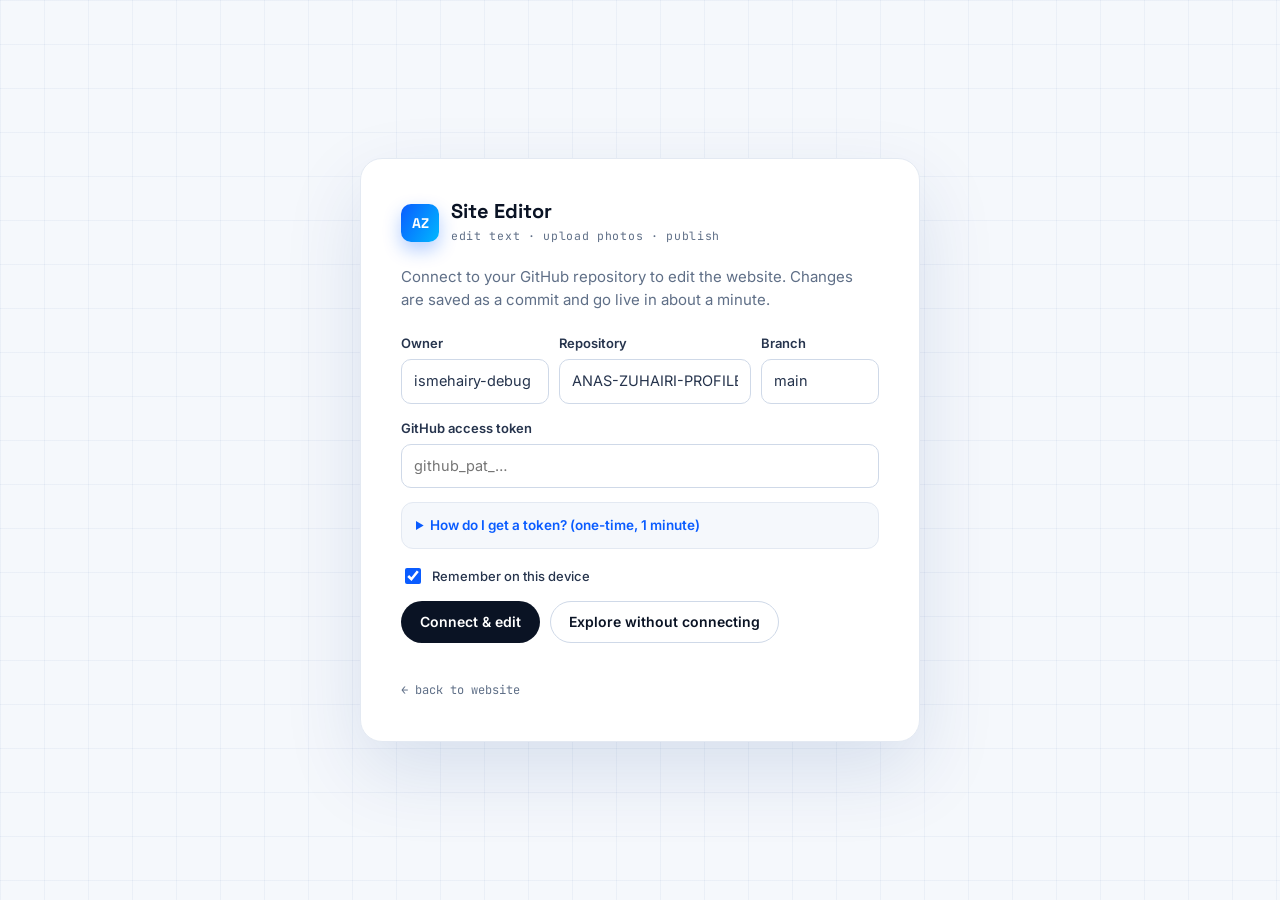
==== admin.html @ c439798f "Build personal portfolio website with editor and LinkedIn sync - White technology-themed portfolio (" ====
<!doctype html>
<html lang="en">
<head>
  <meta charset="utf-8">
  <meta name="viewport" content="width=device-width, initial-scale=1">
  <meta name="robots" content="noindex, nofollow">
  <title>Site Editor — Anas Zuhairi</title>
  <link rel="icon" href="data:image/svg+xml,%3Csvg xmlns='http://www.w3.org/2000/svg' viewBox='0 0 64 64'%3E%3Crect width='64' height='64' rx='14' fill='%230a1324'/%3E%3Ctext x='32' y='42' font-family='Arial' font-weight='700' font-size='26' fill='white' text-anchor='middle'%3EAZ%3C/text%3E%3C/svg%3E">
  <link rel="preconnect" href="https://fonts.googleapis.com">
  <link rel="preconnect" href="https://fonts.gstatic.com" crossorigin>
  <link href="https://fonts.googleapis.com/css2?family=Inter:wght@400;500;600&family=JetBrains+Mono:wght@400;500&family=Space+Grotesk:wght@600;700&display=swap" rel="stylesheet">
  <link rel="stylesheet" href="assets/css/admin.css">
</head>
<body>
  <!-- LOGIN -->
  <section class="login" id="login">
    <div class="login__card">
      <div class="login__brand"><span class="mark">AZ</span><div><strong>Site Editor</strong><small class="mono">edit text · upload photos · publish</small></div></div>
      <p class="login__lead">Connect to your GitHub repository to edit the website. Changes are saved as a commit and go live in about a minute.</p>
      <form id="login-form" autocomplete="off">
        <div class="row3">
          <label>Owner<input name="owner" required></label>
          <label>Repository<input name="repo" required></label>
          <label>Branch<input name="branch" required></label>
        </div>
        <label>GitHub access token
          <input name="token" type="password" placeholder="github_pat_…" required autocomplete="off">
        </label>
        <details class="help">
          <summary>How do I get a token? (one-time, 1 minute)</summary>
          <ol>
            <li>Open <a href="https://github.com/settings/personal-access-tokens/new" target="_blank" rel="noopener">GitHub → Fine-grained token</a>.</li>
            <li>Name it <em>website editor</em>, choose an expiry date.</li>
            <li><b>Repository access</b> → <em>Only select repositories</em> → pick this website repository.</li>
            <li><b>Permissions</b> → Repository → <b>Contents: Read and write</b>. (Optional: <b>Actions: Read and write</b> to run the LinkedIn sync button.)</li>
            <li>Generate, copy, paste it here.</li>
          </ol>
          <p>The token stays in this browser only. Never share it.</p>
        </details>
        <label class="check"><input type="checkbox" name="remember" checked> Remember on this device</label>
        <div class="login__actions">
          <button class="btn btn--primary" type="submit">Connect & edit</button>
          <button class="btn btn--ghost" type="button" id="demo-btn">Explore without connecting</button>
        </div>
        <p class="login__error" id="login-error" role="alert"></p>
      </form>
      <a class="login__back mono" href="index.html">← back to website</a>
    </div>
  </section>

  <!-- EDITOR -->
  <div class="app" id="app" hidden>
    <header class="topbar">
      <div class="topbar__left">
        <span class="mark">AZ</span>
        <div>
          <strong>Site Editor</strong>
          <small class="mono" id="conn-status">—</small>
        </div>
      </div>
      <div class="topbar__right">
        <span class="dirty mono" id="dirty" hidden>● unsaved changes</span>
        <a class="btn btn--ghost btn--sm" href="index.html" target="_blank" rel="noopener">View site</a>
        <button class="btn btn--ghost btn--sm" id="preview-btn">Preview</button>
        <button class="btn btn--primary btn--sm" id="save-btn">Save & publish</button>
        <button class="icon-btn" id="logout-btn" title="Sign out" aria-label="Sign out"><svg viewBox="0 0 24 24" aria-hidden="true"><path d="M15 4h4v16h-4M10 8l-4 4 4 4M6 12h10"/></svg></button>
      </div>
    </header>
    <div class="draft-banner" id="draft-banner" hidden>
      <span>You have unsaved edits from a previous session.</span>
      <button class="btn btn--sm btn--primary" id="draft-restore">Restore</button>
      <button class="btn btn--sm btn--ghost" id="draft-discard">Discard</button>
    </div>
    <div class="layout">
      <nav class="sidebar" id="sidebar" aria-label="Sections"></nav>
      <main class="panel" id="panel"></main>
    </div>
  </div>

  <div class="toast" id="toast" role="status" aria-live="polite"></div>
  <script src="assets/js/admin.js"></script>
</body>
</html>
---- assets/css/admin.css ----
/* Site Editor — clean, white, technical */
:root {
  color-scheme: light;
  --bg: #f5f8fc; --card: #fff; --ink: #0a1324; --ink-2: #26344d; --muted: #5f6f87;
  --line: #e3e9f2; --line-2: #cfd9e8; --accent: #0a5cff; --accent-2: #00b8ff; --accent-soft: rgba(10, 92, 255, .08);
  --ok: #12b886; --err: #e03131; --grad: linear-gradient(120deg, #0a5cff, #00b8ff);
  --shadow: 0 1px 2px rgba(10, 30, 70, .05), 0 6px 20px rgba(10, 30, 70, .05);
  --font: "Inter", system-ui, -apple-system, "Segoe UI", sans-serif;
  --display: "Space Grotesk", "Inter", sans-serif;
  --mono: "JetBrains Mono", ui-monospace, Menlo, monospace;
}
* { box-sizing: border-box; }
html, body { margin: 0; }
body { background: var(--bg); color: var(--ink); font: 400 15px/1.55 var(--font); -webkit-font-smoothing: antialiased; }
body::before { content: ""; position: fixed; inset: 0; z-index: -1; pointer-events: none; background-image: linear-gradient(rgba(10, 60, 140, .045) 1px, transparent 1px), linear-gradient(90deg, rgba(10, 60, 140, .045) 1px, transparent 1px); background-size: 44px 44px; }
[hidden] { display: none !important; }
.mono { font-family: var(--mono); }
a { color: var(--accent); }
button { font: inherit; cursor: pointer; }
input, textarea, select { font: inherit; color: inherit; }

.mark { width: 38px; height: 38px; border-radius: 10px; display: grid; place-items: center; background: var(--grad); color: #fff; font: 700 14px/1 var(--display); box-shadow: 0 8px 18px rgba(10, 92, 255, .3); flex: none; }

.btn { display: inline-flex; align-items: center; justify-content: center; gap: 8px; height: 42px; padding: 0 18px; border-radius: 999px; border: 1px solid transparent; font-weight: 600; font-size: 14px; text-decoration: none; transition: background .2s, color .2s, border-color .2s, box-shadow .2s, transform .2s; white-space: nowrap; }
.btn:disabled { opacity: .55; cursor: progress; }
.btn--primary { background: var(--ink); color: #fff; }
.btn--primary:hover:not(:disabled) { background: var(--accent); box-shadow: 0 8px 20px rgba(10, 92, 255, .3); }
.btn--ghost { background: #fff; border-color: var(--line-2); color: var(--ink); }
.btn--ghost:hover { border-color: var(--accent); color: var(--accent); }
.btn--sm { height: 36px; padding: 0 14px; font-size: 13.5px; }
.icon-btn { width: 36px; height: 36px; border-radius: 50%; border: 1px solid var(--line-2); background: #fff; display: grid; place-items: center; color: var(--ink-2); }
.icon-btn svg { width: 17px; height: 17px; fill: none; stroke: currentColor; stroke-width: 1.9; stroke-linecap: round; stroke-linejoin: round; }
.icon-btn:hover { border-color: var(--err); color: var(--err); }

/* ---------- login ---------- */
.login { min-height: 100vh; display: grid; place-items: center; padding: 32px 16px; }
.login__card { width: min(560px, 100%); background: var(--card); border: 1px solid var(--line); border-radius: 22px; padding: clamp(24px, 5vw, 40px); box-shadow: 0 30px 80px rgba(10, 50, 130, .12); }
.login__brand { display: flex; align-items: center; gap: 12px; margin-bottom: 18px; }
.login__brand strong { display: block; font: 700 20px/1.2 var(--display); }
.login__brand small { color: var(--muted); font-size: 11.5px; letter-spacing: .06em; }
.login__lead { color: var(--muted); margin: 0 0 22px; }
form label { display: grid; gap: 6px; font-size: 13px; font-weight: 600; color: var(--ink-2); margin-bottom: 14px; }
.row3 { display: grid; grid-template-columns: 1fr 1.3fr .8fr; gap: 10px; }
@media (max-width: 520px) { .row3 { grid-template-columns: 1fr; gap: 0; } }
input[type=text], input[type=url], input[type=email], input[type=password], input[type=number], input[type=date], input:not([type]), textarea, select {
  width: 100%; padding: 10px 12px; border: 1px solid var(--line-2); border-radius: 10px; background: #fff; font-size: 14.5px; font-weight: 400;
  transition: border-color .2s, box-shadow .2s;
}
textarea { resize: vertical; line-height: 1.55; }
input:focus, textarea:focus, select:focus { outline: none; border-color: var(--accent); box-shadow: 0 0 0 3px rgba(10, 92, 255, .15); }
.help { margin: 0 0 16px; padding: 12px 14px; background: var(--bg); border: 1px solid var(--line); border-radius: 12px; font-size: 13.5px; color: var(--ink-2); }
.help summary { cursor: pointer; font-weight: 600; color: var(--accent); }
.help ol { padding-left: 20px; margin: 10px 0 6px; }
.help li { margin-bottom: 4px; }
.check { display: flex !important; align-items: center; gap: 8px; font-weight: 500 !important; grid-template-columns: none; }
.check input { width: 16px; height: 16px; accent-color: var(--accent); }
.login__actions { display: flex; flex-wrap: wrap; gap: 10px; margin-top: 6px; }
.login__error { color: var(--err); font-size: 13.5px; min-height: 1.2em; margin: 12px 0 0; }
.login__back { display: inline-block; margin-top: 10px; font-size: 12px; color: var(--muted); text-decoration: none; }

/* ---------- app ---------- */
.topbar { position: sticky; top: 0; z-index: 20; display: flex; align-items: center; justify-content: space-between; gap: 12px; padding: 12px 20px; background: rgba(255, 255, 255, .9); backdrop-filter: blur(12px); border-bottom: 1px solid var(--line); flex-wrap: wrap; }
.topbar__left { display: flex; align-items: center; gap: 12px; min-width: 0; }
.topbar__left strong { display: block; font: 700 16px/1.2 var(--display); }
.topbar__left small { color: var(--muted); font-size: 11.5px; }
.topbar__right { display: flex; align-items: center; gap: 8px; flex-wrap: wrap; }
.dirty { font-size: 12px; color: #d9480f; margin-right: 4px; }
.draft-banner { display: flex; align-items: center; gap: 10px; flex-wrap: wrap; padding: 10px 20px; background: #fff8e6; border-bottom: 1px solid #ffe3a3; font-size: 14px; }
.layout { display: grid; grid-template-columns: 240px 1fr; gap: 28px; max-width: 1180px; margin: 0 auto; padding: 28px 20px 80px; }
.sidebar { position: sticky; top: 90px; align-self: start; display: grid; gap: 4px; }
.side-link { display: flex; align-items: center; gap: 10px; width: 100%; padding: 10px 12px; border: 0; border-radius: 10px; background: transparent; text-align: left; color: var(--ink-2); font-weight: 500; transition: background .2s, color .2s; }
.side-link:hover { background: #fff; color: var(--accent); }
.side-link.is-active { background: #fff; color: var(--accent); box-shadow: var(--shadow); }
.ico svg { width: 18px; height: 18px; fill: none; stroke: currentColor; stroke-width: 1.8; stroke-linecap: round; stroke-linejoin: round; display: block; }
@media (max-width: 860px) {
  .layout { grid-template-columns: 1fr; gap: 16px; padding-top: 16px; }
  .sidebar { position: static; display: flex; overflow-x: auto; gap: 6px; padding-bottom: 6px; scrollbar-width: none; }
  .side-link { width: auto; white-space: nowrap; background: #fff; border: 1px solid var(--line); }
  .topbar { padding: 10px 14px; }
}

.panel { min-width: 0; }
.panel__head h1 { margin: 0; font: 700 30px/1.15 var(--display); letter-spacing: -.02em; }
.panel__head p { margin: 6px 0 20px; color: var(--muted); }
.card { background: var(--card); border: 1px solid var(--line); border-radius: 16px; box-shadow: var(--shadow); }
.grid { display: grid; grid-template-columns: 1fr 1fr; gap: 4px 18px; }
.grid.card { padding: 22px; }
@media (max-width: 640px) { .grid { grid-template-columns: 1fr; } }
.field { display: grid; gap: 6px; align-content: start; margin-bottom: 14px; min-width: 0; }
.field--wide { grid-column: 1 / -1; }
.field > label { font-size: 13px; font-weight: 600; color: var(--ink-2); }
.field small.help { background: none; border: 0; padding: 0; margin: 0; font-size: 12.5px; color: var(--muted); }
.field--bool { display: flex; align-items: center; gap: 10px; align-self: end; padding: 10px 0; }
.field--bool input { width: 18px; height: 18px; accent-color: var(--accent); }

/* media field */
.media { display: grid; grid-template-columns: 180px 1fr; gap: 14px; align-items: start; }
.media__preview { position: relative; aspect-ratio: 4 / 3; border-radius: 12px; overflow: hidden; display: grid; place-items: center; background: var(--bg); border: 1.5px dashed var(--line-2); cursor: pointer; color: var(--muted); font-size: 12.5px; text-align: center; padding: 6px; transition: border-color .2s, background .2s; }
.media__preview img { position: absolute; inset: 0; width: 100%; height: 100%; object-fit: cover; }
.media__preview:hover, .media__preview.is-drag { border-color: var(--accent); background: var(--accent-soft); }
.media__side { display: grid; gap: 8px; min-width: 0; }
.media__actions { display: flex; flex-wrap: wrap; gap: 8px; }
.media__actions input { flex: 1 1 200px; }
.media__path { font-size: 11.5px; color: var(--muted); overflow-wrap: anywhere; }
@media (max-width: 520px) { .media { grid-template-columns: 1fr; } }

/* lists */
.list { display: grid; gap: 10px; }
.item { background: #fff; border: 1px solid var(--line); border-radius: 14px; box-shadow: var(--shadow); overflow: hidden; }
.item[open] { border-color: rgba(10, 92, 255, .35); }
.item summary { display: flex; align-items: center; gap: 12px; padding: 12px 14px; cursor: pointer; list-style: none; }
.item summary::-webkit-details-marker { display: none; }
.item summary:hover { background: var(--bg); }
.item__num { font-size: 11.5px; color: var(--accent); background: var(--accent-soft); padding: 4px 7px; border-radius: 6px; flex: none; }
.item__thumb { width: 44px; height: 34px; object-fit: cover; border-radius: 6px; border: 1px solid var(--line); flex: none; }
.item__title { flex: 1; min-width: 0; font-weight: 600; white-space: nowrap; overflow: hidden; text-overflow: ellipsis; }
.item__tools { display: flex; gap: 4px; flex: none; }
.tool { width: 30px; height: 30px; border-radius: 8px; border: 1px solid var(--line); background: #fff; color: var(--ink-2); font-size: 14px; line-height: 1; }
.tool:hover { border-color: var(--accent); color: var(--accent); }
.tool--danger:hover { border-color: var(--err); color: var(--err); }
.item__body { padding: 16px 16px 4px; border-top: 1px solid var(--line); background: #fcfdff; }
.item .list .item { box-shadow: none; }
.list__add { justify-self: start; border-style: dashed; }
.empty { color: var(--muted); margin: 0; font-size: 14px; }
@media (max-width: 520px) { .tool { width: 28px; height: 28px; } .item__tools .tool:nth-child(3) { display: none; } }

.dropzone { display: grid; gap: 4px; place-items: center; text-align: center; padding: 28px 16px; margin-bottom: 14px; border: 2px dashed var(--line-2); border-radius: 16px; background: #fff; color: var(--muted); cursor: pointer; transition: border-color .2s, background .2s; }
.dropzone strong { color: var(--ink); font: 700 17px/1.2 var(--display); }
.dropzone:hover, .dropzone.is-drag { border-color: var(--accent); background: var(--accent-soft); }

.composer { padding: 22px; margin-bottom: 14px; display: grid; gap: 12px; }
.composer h2, .settings h2 { margin: 0; font: 700 19px/1.2 var(--display); }
.muted { color: var(--muted); margin: 0; font-size: 14px; }
.composer__row .field { margin: 0; }
.composer__foot { display: flex; align-items: center; justify-content: space-between; gap: 12px; flex-wrap: wrap; }
.composer__foot .check { margin: 0; font-size: 14px; }
.sync { margin-bottom: 18px; padding: 0; }
.sync summary { display: flex; align-items: center; justify-content: space-between; gap: 10px; padding: 14px 18px; cursor: pointer; list-style: none; }
.sync summary::-webkit-details-marker { display: none; }
.sync__body { padding: 0 18px 16px; font-size: 14px; color: var(--ink-2); }
.pill { font-size: 11px; padding: 4px 8px; border-radius: 999px; background: rgba(18, 184, 134, .12); color: #0b8a64; }
.settings { padding: 22px; margin-top: 18px; }
.row-btns { display: flex; flex-wrap: wrap; gap: 8px; }

.toast { position: fixed; left: 50%; bottom: 22px; transform: translate(-50%, 20px); z-index: 50; max-width: min(560px, calc(100% - 32px)); padding: 12px 18px; border-radius: 12px; background: var(--ink); color: #fff; font-size: 14px; box-shadow: 0 20px 50px rgba(10, 20, 40, .25); opacity: 0; pointer-events: none; transition: opacity .25s, transform .3s; }
.toast.is-on { opacity: 1; transform: translate(-50%, 0); pointer-events: auto; }
.toast.ok { background: #0b6e50; }
.toast.err { background: #b42318; }
.toast.busy::before { content: ""; display: inline-block; width: 12px; height: 12px; margin-right: 10px; vertical-align: -1px; border: 2px solid rgba(255, 255, 255, .35); border-top-color: #fff; border-radius: 50%; animation: spin .8s linear infinite; }
@keyframes spin { to { transform: rotate(360deg); } }
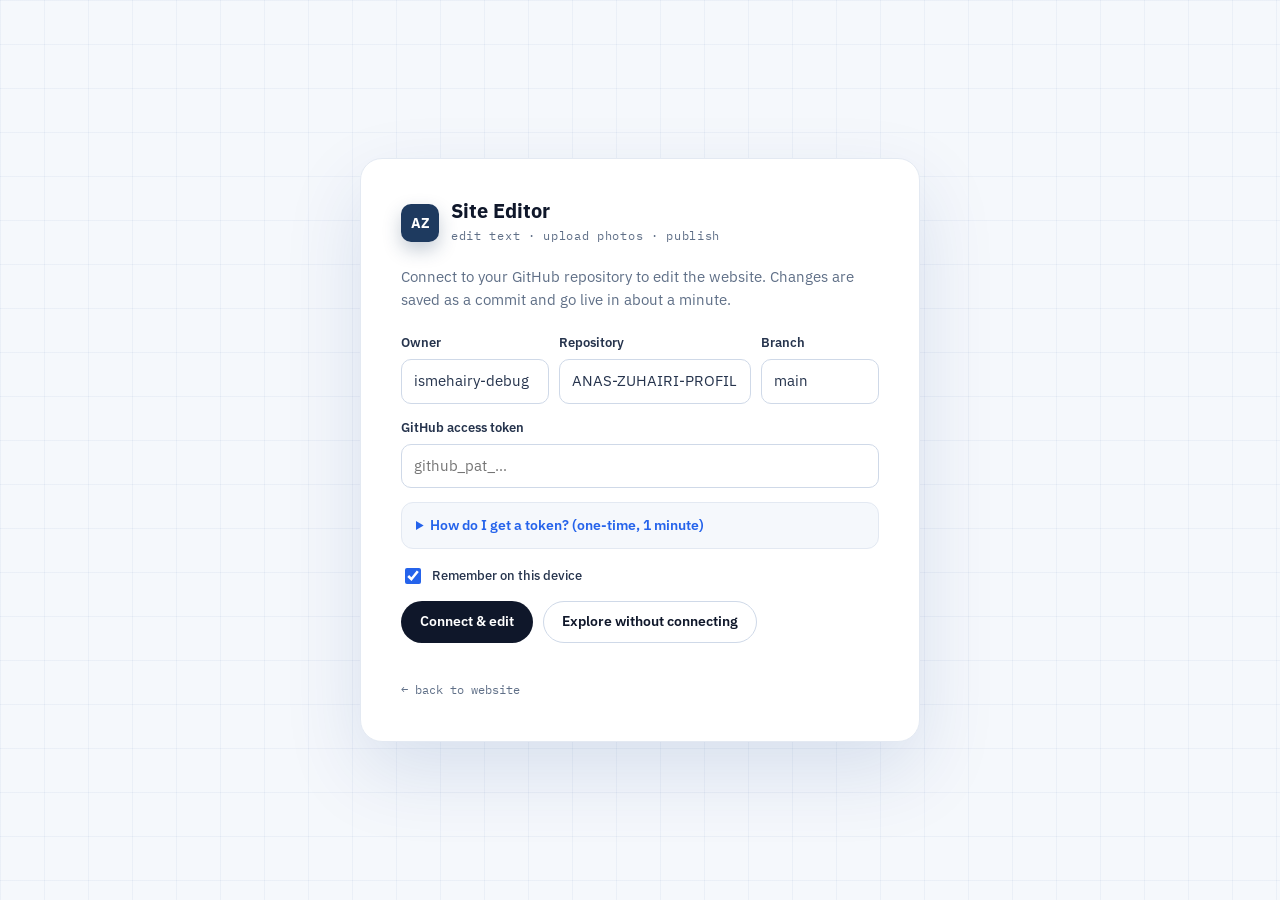
==== commit a63d3ddb: "Professional recruiter-focused theme, social links, photo crop tool, SEO Design from the UI/UX Pro M" ====
--- a/admin.html
+++ b/admin.html
@@ -8,7 +8,7 @@
   <link rel="icon" href="data:image/svg+xml,%3Csvg xmlns='http://www.w3.org/2000/svg' viewBox='0 0 64 64'%3E%3Crect width='64' height='64' rx='14' fill='%230a1324'/%3E%3Ctext x='32' y='42' font-family='Arial' font-weight='700' font-size='26' fill='white' text-anchor='middle'%3EAZ%3C/text%3E%3C/svg%3E">
   <link rel="preconnect" href="https://fonts.googleapis.com">
   <link rel="preconnect" href="https://fonts.gstatic.com" crossorigin>
-  <link href="https://fonts.googleapis.com/css2?family=Inter:wght@400;500;600&family=JetBrains+Mono:wght@400;500&family=Space+Grotesk:wght@600;700&display=swap" rel="stylesheet">
+  <link href="https://fonts.googleapis.com/css2?family=IBM+Plex+Mono:wght@400;500&family=IBM+Plex+Sans:wght@400;500;600;700&display=swap" rel="stylesheet">
   <link rel="stylesheet" href="assets/css/admin.css">
 </head>
 <body>
--- a/assets/css/admin.css
+++ b/assets/css/admin.css
@@ -1,13 +1,13 @@
 /* Site Editor — clean, white, technical */
 :root {
   color-scheme: light;
-  --bg: #f5f8fc; --card: #fff; --ink: #0a1324; --ink-2: #26344d; --muted: #5f6f87;
-  --line: #e3e9f2; --line-2: #cfd9e8; --accent: #0a5cff; --accent-2: #00b8ff; --accent-soft: rgba(10, 92, 255, .08);
-  --ok: #12b886; --err: #e03131; --grad: linear-gradient(120deg, #0a5cff, #00b8ff);
+  --bg: #f5f8fc; --card: #fff; --ink: #0F172A; --ink-2: #26344d; --muted: #5f6f87;
+  --line: #e3e9f2; --line-2: #cfd9e8; --accent: #2563EB; --accent-2: #1E3A5F; --accent-soft: rgba(37, 99, 235, .08);
+  --ok: #12b886; --err: #e03131; --grad: linear-gradient(120deg, #1E3A5F, #1E3A5F);
   --shadow: 0 1px 2px rgba(10, 30, 70, .05), 0 6px 20px rgba(10, 30, 70, .05);
-  --font: "Inter", system-ui, -apple-system, "Segoe UI", sans-serif;
-  --display: "Space Grotesk", "Inter", sans-serif;
-  --mono: "JetBrains Mono", ui-monospace, Menlo, monospace;
+  --font: "IBM Plex Sans", "Inter", system-ui, -apple-system, "Segoe UI", sans-serif;
+  --display: "IBM Plex Sans", sans-serif;
+  --mono: "IBM Plex Mono", "JetBrains Mono", ui-monospace, Menlo, monospace;
 }
 * { box-sizing: border-box; }
 html, body { margin: 0; }
@@ -19,12 +19,12 @@
 button { font: inherit; cursor: pointer; }
 input, textarea, select { font: inherit; color: inherit; }
 
-.mark { width: 38px; height: 38px; border-radius: 10px; display: grid; place-items: center; background: var(--grad); color: #fff; font: 700 14px/1 var(--display); box-shadow: 0 8px 18px rgba(10, 92, 255, .3); flex: none; }
+.mark { width: 38px; height: 38px; border-radius: 10px; display: grid; place-items: center; background: var(--grad); color: #fff; font: 700 14px/1 var(--display); box-shadow: 0 8px 18px rgba(30, 58, 95, .25); flex: none; }
 
 .btn { display: inline-flex; align-items: center; justify-content: center; gap: 8px; height: 42px; padding: 0 18px; border-radius: 999px; border: 1px solid transparent; font-weight: 600; font-size: 14px; text-decoration: none; transition: background .2s, color .2s, border-color .2s, box-shadow .2s, transform .2s; white-space: nowrap; }
 .btn:disabled { opacity: .55; cursor: progress; }
 .btn--primary { background: var(--ink); color: #fff; }
-.btn--primary:hover:not(:disabled) { background: var(--accent); box-shadow: 0 8px 20px rgba(10, 92, 255, .3); }
+.btn--primary:hover:not(:disabled) { background: var(--accent); box-shadow: 0 8px 20px rgba(30, 58, 95, .25); }
 .btn--ghost { background: #fff; border-color: var(--line-2); color: var(--ink); }
 .btn--ghost:hover { border-color: var(--accent); color: var(--accent); }
 .btn--sm { height: 36px; padding: 0 14px; font-size: 13.5px; }
@@ -47,7 +47,7 @@
   transition: border-color .2s, box-shadow .2s;
 }
 textarea { resize: vertical; line-height: 1.55; }
-input:focus, textarea:focus, select:focus { outline: none; border-color: var(--accent); box-shadow: 0 0 0 3px rgba(10, 92, 255, .15); }
+input:focus, textarea:focus, select:focus { outline: none; border-color: var(--accent); box-shadow: 0 0 0 3px rgba(37, 99, 235, .15); }
 .help { margin: 0 0 16px; padding: 12px 14px; background: var(--bg); border: 1px solid var(--line); border-radius: 12px; font-size: 13.5px; color: var(--ink-2); }
 .help summary { cursor: pointer; font-weight: 600; color: var(--accent); }
 .help ol { padding-left: 20px; margin: 10px 0 6px; }
@@ -107,7 +107,7 @@
 /* lists */
 .list { display: grid; gap: 10px; }
 .item { background: #fff; border: 1px solid var(--line); border-radius: 14px; box-shadow: var(--shadow); overflow: hidden; }
-.item[open] { border-color: rgba(10, 92, 255, .35); }
+.item[open] { border-color: rgba(37, 99, 235, .35); }
 .item summary { display: flex; align-items: center; gap: 12px; padding: 12px 14px; cursor: pointer; list-style: none; }
 .item summary::-webkit-details-marker { display: none; }
 .item summary:hover { background: var(--bg); }
@@ -148,3 +148,35 @@
 .toast.err { background: #b42318; }
 .toast.busy::before { content: ""; display: inline-block; width: 12px; height: 12px; margin-right: 10px; vertical-align: -1px; border: 2px solid rgba(255, 255, 255, .35); border-top-color: #fff; border-radius: 50%; animation: spin .8s linear infinite; }
 @keyframes spin { to { transform: rotate(360deg); } }
+
+/* ---------- crop & position dialog ---------- */
+.btn:disabled { opacity: .45; cursor: not-allowed; }
+.media__preview img { transition: none; }
+.crop { position: fixed; inset: 0; z-index: 100; display: grid; place-items: center; padding: 16px; background: rgba(15, 23, 42, .55); backdrop-filter: blur(4px); }
+.crop__card { width: min(920px, 100%); max-height: calc(100vh - 32px); overflow: auto; background: #fff; border-radius: 16px; box-shadow: 0 30px 80px rgba(15, 23, 42, .35); display: grid; }
+.crop__head { padding: 20px 22px 8px; }
+.crop__head h2 { margin: 0 0 4px; font: 700 20px/1.2 var(--display); }
+.crop__body { display: grid; grid-template-columns: minmax(0, 1.2fr) minmax(0, 1fr); gap: 20px; padding: 12px 22px 8px; align-items: start; }
+.crop__main { position: relative; width: 100%; margin: 0 auto; overflow: hidden; border-radius: 10px; background: #E9EEF5; cursor: grab; touch-action: none; user-select: none; outline-offset: 3px; }
+.crop__main.is-drag { cursor: grabbing; }
+.crop__main img { position: absolute; inset: 0; width: 100%; height: 100%; pointer-events: none; }
+.crop__thirds { position: absolute; inset: 0; pointer-events: none; background-image: linear-gradient(90deg, transparent calc(33.33% - .5px), rgba(255,255,255,.7) calc(33.33% - .5px), rgba(255,255,255,.7) calc(33.33% + .5px), transparent calc(33.33% + .5px), transparent calc(66.66% - .5px), rgba(255,255,255,.7) calc(66.66% - .5px), rgba(255,255,255,.7) calc(66.66% + .5px), transparent calc(66.66% + .5px)), linear-gradient(transparent calc(33.33% - .5px), rgba(255,255,255,.7) calc(33.33% - .5px), rgba(255,255,255,.7) calc(33.33% + .5px), transparent calc(33.33% + .5px), transparent calc(66.66% - .5px), rgba(255,255,255,.7) calc(66.66% - .5px), rgba(255,255,255,.7) calc(66.66% + .5px), transparent calc(66.66% + .5px)); box-shadow: inset 0 0 0 2px rgba(255,255,255,.9); border-radius: 10px; }
+.crop__side { display: grid; gap: 14px; }
+.crop__previews { display: flex; gap: 12px; align-items: flex-end; flex-wrap: wrap; }
+.crop__prev { margin: 0; display: grid; gap: 6px; }
+.crop__mini { position: relative; height: 180px; overflow: hidden; border-radius: 8px; border: 1px solid var(--line); background: #E9EEF5; }
+.crop__mini img { position: absolute; inset: 0; width: 100%; height: 100%; }
+.crop__prev figcaption { font-size: 11px; color: var(--muted); }
+.crop__ctl { display: grid; gap: 4px; margin: 0; font-size: 13px; font-weight: 600; color: var(--ink-2); }
+.crop__ctl span { display: flex; justify-content: space-between; }
+.crop__zv { font-weight: 500; color: var(--muted); }
+.crop__ctl input[type=range] { width: 100%; accent-color: #1E3A5F; height: 28px; }
+.crop__foot { display: flex; align-items: center; gap: 8px; padding: 14px 22px 18px; border-top: 1px solid var(--line); position: sticky; bottom: 0; background: #fff; }
+.crop__spacer { flex: 1; }
+@media (max-width: 720px) {
+  .crop { padding: 0; place-items: stretch; }
+  .crop__card { max-height: 100vh; border-radius: 0; }
+  .crop__body { grid-template-columns: 1fr; }
+  .crop__main { max-width: 340px; }
+  .crop__mini { height: 110px; }
+}
